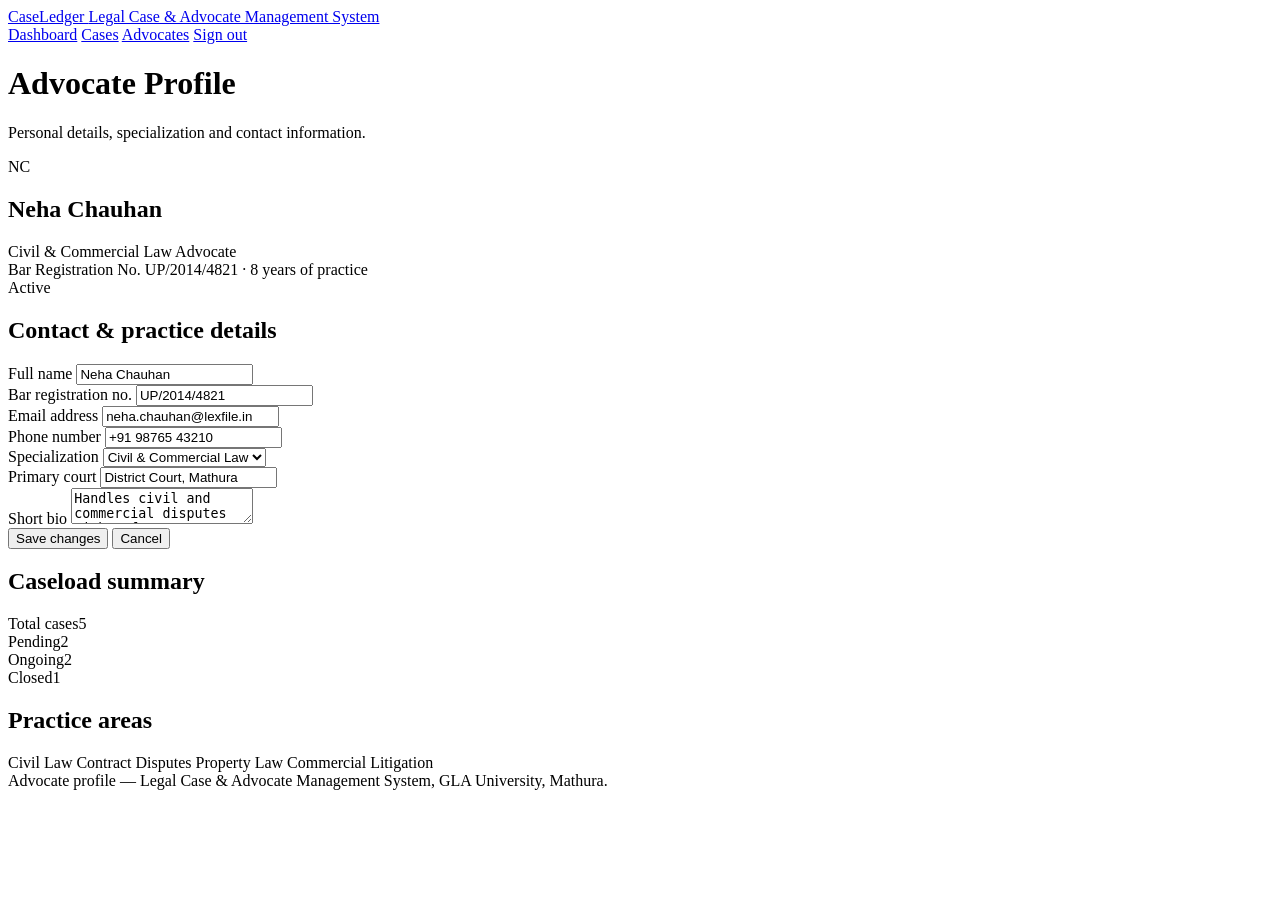
==== User-Profile/profile.html @ 910b70ae "Add files via upload" ====
<!DOCTYPE html>
<html lang="en">
<head>
<meta charset="UTF-8">
<meta name="viewport" content="width=device-width, initial-scale=1">
<title>Advocate Profile — Legal Case &amp; Advocate Management System</title>

<link rel="preconnect" href="https://fonts.googleapis.com">
<link rel="preconnect" href="https://fonts.gstatic.com" crossorigin>
<link href="https://fonts.googleapis.com/css2?family=Spectral:wght@500;600;700&family=Karla:wght@400;500;600;700&display=swap" rel="stylesheet">

<link rel="stylesheet" href="css/profile.css">
</head>

<body>

<!-- ============ HEADER ============ -->
<header class="topbar">
  <a href="dashboard.html" class="brand">
    CaseLedger
    <span>Legal Case &amp; Advocate Management System</span>
  </a>
  <nav class="nav">
    <a href="dashboard.html">Dashboard</a>
    <a href="business-module.html">Cases</a>
    <a href="profile.html" class="active">Advocates</a>
    <a href="login.html">Sign out</a>
  </nav>
</header>

<div class="wrap">

  <!-- ============ PAGE TITLE ============ -->
  <div class="page-head">
    <h1>Advocate Profile</h1>
    <p>Personal details, specialization and contact information.</p>
  </div>

  <!-- ============ PROFILE SUMMARY CARD ============ -->
  <div class="profile-card">
    <div class="avatar">NC</div>
    <div class="profile-summary">
      <h2>Neha Chauhan</h2>
      <div class="role">Civil &amp; Commercial Law Advocate</div>
      <div class="meta">Bar Registration No. UP/2014/4821 · 8 years of practice</div>
    </div>
    <div class="status-chip"><span class="dot"></span> Active</div>
  </div>

  <div class="grid-2">

    <!-- ============ LEFT: EDITABLE DETAILS ============ -->
    <div class="panel">
      <h2>Contact &amp; practice details</h2>

      <div class="field-row">
        <div class="field">
          <label for="fName">Full name</label>
          <input type="text" id="fName" value="Neha Chauhan">
        </div>
        <div class="field">
          <label for="fBar">Bar registration no.</label>
          <input type="text" id="fBar" value="UP/2014/4821">
        </div>
      </div>

      <div class="field-row">
        <div class="field">
          <label for="fEmail">Email address</label>
          <input type="email" id="fEmail" value="neha.chauhan@lexfile.in">
        </div>
        <div class="field">
          <label for="fPhone">Phone number</label>
          <input type="tel" id="fPhone" value="+91 98765 43210">
        </div>
      </div>

      <div class="field-row">
        <div class="field">
          <label for="fSpec">Specialization</label>
          <select id="fSpec">
            <option>Civil &amp; Commercial Law</option>
            <option>Criminal Law</option>
            <option>Family Law</option>
            <option>Corporate Law</option>
          </select>
        </div>
        <div class="field">
          <label for="fCourt">Primary court</label>
          <input type="text" id="fCourt" value="District Court, Mathura">
        </div>
      </div>

      <div class="field-row">
        <div class="field" style="flex-basis: 100%;">
          <label for="fBio">Short bio</label>
          <textarea id="fBio">Handles civil and commercial disputes with a focus on contract and property matters. Based in Mathura, working with clients across Uttar Pradesh.</textarea>
        </div>
      </div>

      <button class="btn" type="button">Save changes</button>
      <button class="btn light" type="button">Cancel</button>
    </div>

    <!-- ============ RIGHT: SUMMARY + SPECIALIZATIONS ============ -->
    <div>
      <div class="panel">
        <h2>Caseload summary</h2>
        <div class="mini-stat"><span>Total cases</span><span class="num">5</span></div>
        <div class="mini-stat"><span>Pending</span><span class="num">2</span></div>
        <div class="mini-stat"><span>Ongoing</span><span class="num">2</span></div>
        <div class="mini-stat"><span>Closed</span><span class="num">1</span></div>
      </div>

      <div class="panel">
        <h2>Practice areas</h2>
        <div class="tag-list">
          <span class="tag-pill">Civil Law</span>
          <span class="tag-pill">Contract Disputes</span>
          <span class="tag-pill">Property Law</span>
          <span class="tag-pill">Commercial Litigation</span>
        </div>
      </div>
    </div>

  </div>

  <footer>
    Advocate profile — Legal Case &amp; Advocate Management System, GLA University, Mathura.
  </footer>

</div>

</body>
</html>
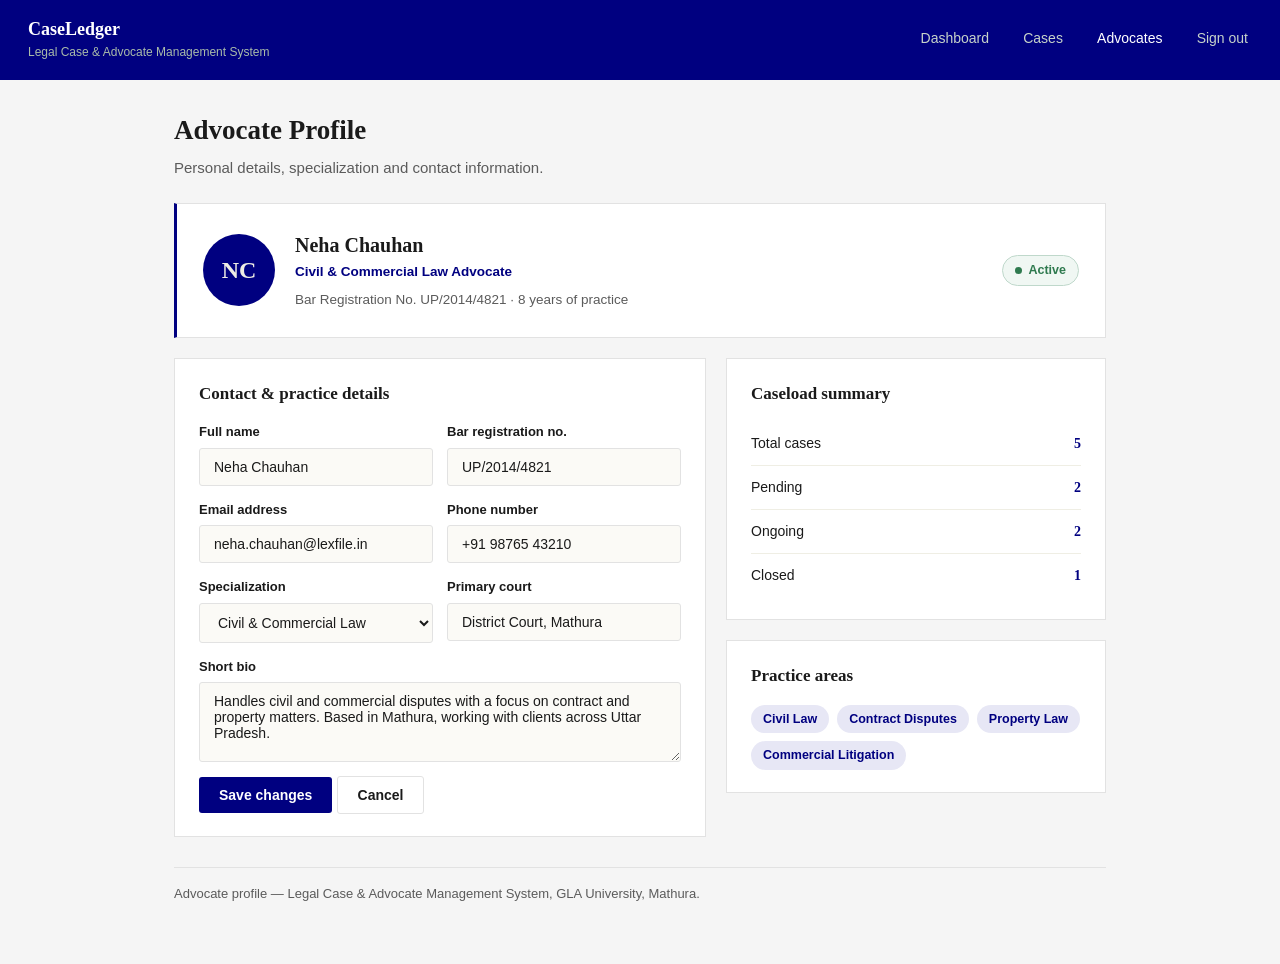
==== commit 405fc0ca: "Update profile.html" ====
--- a/User-Profile/profile.html
+++ b/User-Profile/profile.html
@@ -9,7 +9,7 @@
 <link rel="preconnect" href="https://fonts.gstatic.com" crossorigin>
 <link href="https://fonts.googleapis.com/css2?family=Spectral:wght@500;600;700&family=Karla:wght@400;500;600;700&display=swap" rel="stylesheet">
 
-<link rel="stylesheet" href="css/profile.css">
+<link rel="stylesheet" href="profile.css">
 </head>
 
 <body>
--- a/User-Profile/profile.css
+++ b/User-Profile/profile.css
@@ -0,0 +1,293 @@
+:root{
+  --navy:       #000080;
+  --navy-dark:  #00005C;
+  --navy-tint:  #E7E7F5;
+  --ink:        #1A1A1A;
+  --ink-soft:   #5B5B5B;
+  --paper:      #F5F5F5;
+  --card:       #FFFFFF;
+  --border:     #E2E2E2;
+  --green:      #2F7A4F;
+}
+
+*{ box-sizing: border-box; }
+
+body{
+  margin: 0;
+  background: var(--paper);
+  color: var(--ink);
+  font-family: 'Karla', Arial, sans-serif;
+  font-size: 15px;
+  line-height: 1.5;
+}
+
+h1, h2{
+  margin: 0;
+  font-family: 'Spectral', Georgia, serif;
+  font-weight: 600;
+}
+
+/* ============================================================
+   HEADER
+   ============================================================ */
+.topbar{
+  background: var(--navy);
+  color: #EFEDE4;
+  padding: 16px 28px;
+  display: flex;
+  align-items: center;
+  justify-content: space-between;
+  flex-wrap: wrap;
+  gap: 12px;
+  border-bottom: 3px solid var(--navy);
+}
+
+.brand{
+  font-family: 'Spectral', Georgia, serif;
+  font-size: 18px;
+  font-weight: 700;
+  color: #FFFFFF;
+  text-decoration: none;
+  cursor: pointer;
+}
+
+.brand:hover{
+  color: var(--navy-tint);
+}
+
+.brand span{
+  display: block;
+  font-family: 'Karla', Arial, sans-serif;
+  font-size: 12px;
+  font-weight: 400;
+  color: #A9BBA9;
+}
+
+.nav a{
+  color: #C6D2C9;
+  text-decoration: none;
+  margin-left: 22px;
+  font-size: 14px;
+  font-weight: 500;
+  padding: 6px 4px;
+  border-bottom: 2px solid transparent;
+}
+
+.nav a:hover{ color: #FFFFFF; }
+
+.nav a.active{
+  color: #FFFFFF;
+  border-bottom-color: var(--navy);
+}
+
+/* ============================================================
+   LAYOUT
+   ============================================================ */
+.wrap{
+  max-width: 980px;
+  margin: 0 auto;
+  padding: 30px 24px 60px 24px;
+}
+
+.page-head{ margin-bottom: 24px; }
+
+.page-head h1{ font-size: 27px; }
+
+.page-head p{
+  margin: 6px 0 0 0;
+  color: var(--ink-soft);
+}
+
+/* ============================================================
+   PROFILE HEADER CARD
+   ============================================================ */
+.profile-card{
+  background: var(--card);
+  border: 1px solid var(--border);
+  border-left: 3px solid var(--navy);
+  padding: 26px;
+  margin-bottom: 20px;
+  display: flex;
+  align-items: center;
+  gap: 20px;
+  flex-wrap: wrap;
+}
+
+.avatar{
+  width: 72px;
+  height: 72px;
+  border-radius: 50%;
+  background: var(--navy);
+  color: #EFEDE4;
+  display: flex;
+  align-items: center;
+  justify-content: center;
+  font-family: 'Spectral', Georgia, serif;
+  font-size: 24px;
+  font-weight: 700;
+  flex-shrink: 0;
+}
+
+.profile-summary h2{ font-size: 20px; }
+
+.profile-summary .role{
+  color: var(--navy);
+  font-size: 13.5px;
+  font-weight: 600;
+  margin-top: 2px;
+}
+
+.profile-summary .meta{
+  color: var(--ink-soft);
+  font-size: 13.5px;
+  margin-top: 8px;
+}
+
+.status-chip{
+  margin-left: auto;
+  display: inline-flex;
+  align-items: center;
+  gap: 6px;
+  font-size: 12.5px;
+  font-weight: 600;
+  color: var(--green);
+  background: #F0F7F3;
+  border: 1px solid #BFD8CB;
+  padding: 5px 12px;
+  border-radius: 20px;
+}
+
+.status-chip .dot{
+  width: 7px;
+  height: 7px;
+  border-radius: 50%;
+  background: var(--green);
+}
+
+/* ============================================================
+   TWO COLUMN
+   ============================================================ */
+.grid-2{
+  display: grid;
+  grid-template-columns: 1.4fr 1fr;
+  gap: 20px;
+}
+
+@media (max-width: 800px){
+  .grid-2{ grid-template-columns: 1fr; }
+}
+
+.panel{
+  background: var(--card);
+  border: 1px solid var(--border);
+  padding: 22px 24px;
+  margin-bottom: 20px;
+}
+
+.panel h2{ font-size: 17px; margin-bottom: 16px; }
+
+.field-row{
+  display: flex;
+  flex-wrap: wrap;
+  gap: 14px;
+  margin-bottom: 14px;
+}
+
+.field{
+  flex: 1 1 220px;
+  display: flex;
+  flex-direction: column;
+  gap: 6px;
+}
+
+.field label{
+  font-size: 13px;
+  font-weight: 600;
+}
+
+input[type="text"], input[type="email"], input[type="tel"], select, textarea{
+  font-family: 'Karla', Arial, sans-serif;
+  font-size: 14px;
+  padding: 10px 14px;
+  border: 1px solid var(--border);
+  border-radius: 3px;
+  background: #FBFAF6;
+  color: var(--ink);
+}
+
+textarea{ resize: vertical; min-height: 80px; }
+
+input:focus, select:focus, textarea:focus{
+  outline: none;
+  border-color: var(--navy);
+  background: #FFFFFF;
+}
+
+.btn{
+  font-family: 'Karla', Arial, sans-serif;
+  font-size: 14px;
+  font-weight: 600;
+  padding: 10px 20px;
+  border: none;
+  background: var(--navy);
+  color: #FFFFFF;
+  cursor: pointer;
+  border-radius: 3px;
+}
+
+.btn:hover{ background: var(--navy-dark); }
+
+.btn.light{
+  background: #FFFFFF;
+  color: var(--ink);
+  border: 1px solid var(--border);
+}
+
+.btn.light:hover{ background: var(--navy-tint); }
+
+/* ---------- small stat list ---------- */
+.mini-stat{
+  display: flex;
+  align-items: center;
+  justify-content: space-between;
+  padding: 11px 0;
+  border-bottom: 1px solid #EFEEE4;
+  font-size: 14px;
+}
+
+.mini-stat:last-child{ border-bottom: none; }
+
+.mini-stat .num{
+  font-family: 'Spectral', Georgia, serif;
+  font-weight: 700;
+  color: var(--navy);
+}
+
+.tag-list{
+  display: flex;
+  flex-wrap: wrap;
+  gap: 8px;
+  margin-top: 4px;
+}
+
+.tag-pill{
+  font-size: 12.5px;
+  font-weight: 600;
+  color: var(--navy);
+  background: var(--navy-tint);
+  padding: 5px 12px;
+  border-radius: 20px;
+}
+
+footer{
+  margin-top: 10px;
+  padding-top: 16px;
+  border-top: 1px solid var(--border);
+  color: var(--ink-soft);
+  font-size: 13px;
+}
+
+@media (max-width: 600px){
+  .page-head h1{ font-size: 22px; }
+  .nav a{ margin-left: 14px; }
+}
